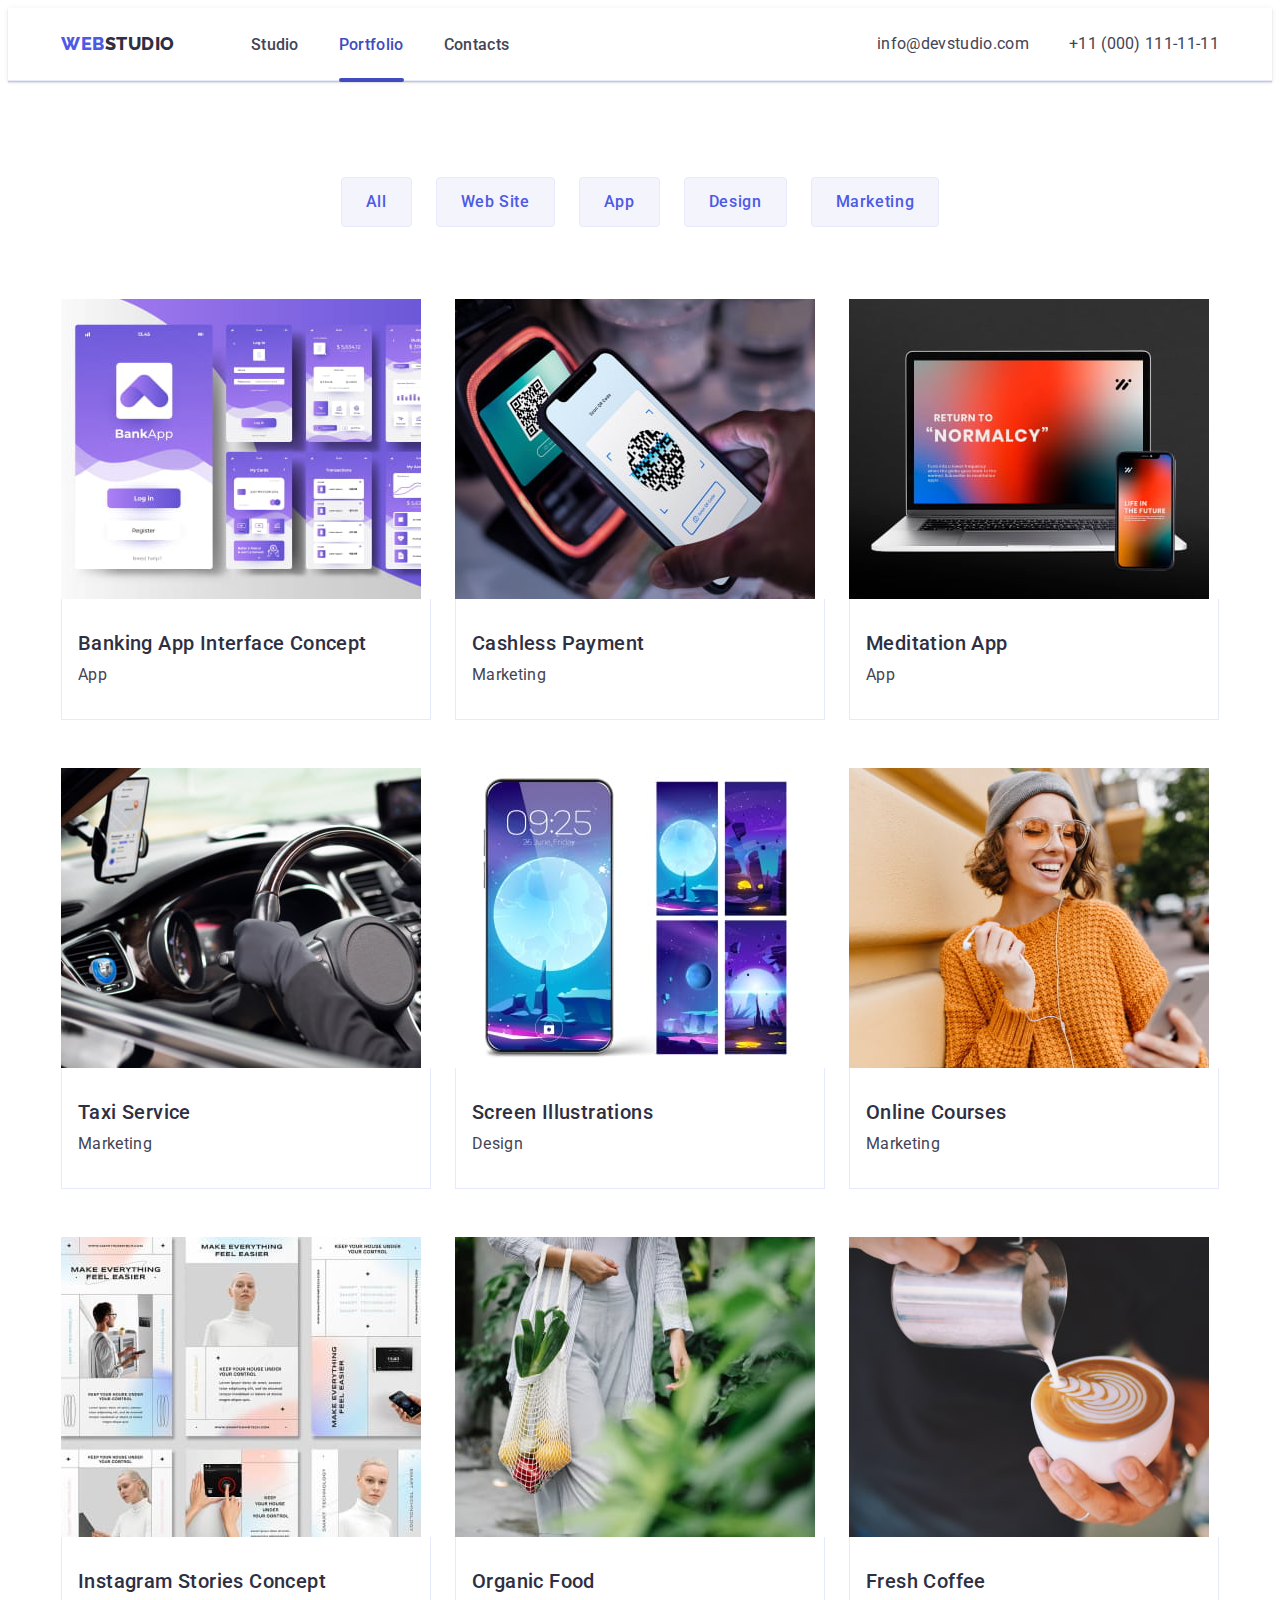
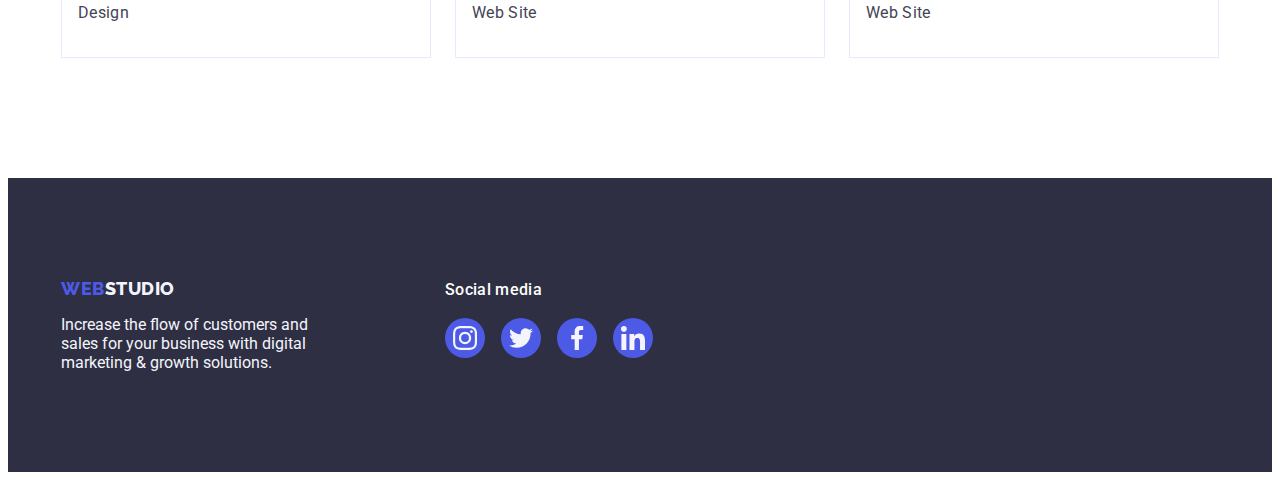
==== portfolio.html @ 600922ac "begin 6 HW" ====
<!DOCTYPE html>
<html lang="en">
  <head>
    <meta charset="utf-8" />
    <title>Home work3 portfolio</title>
    <link rel="preconnect" href="https://fonts.googleapis.com" />
    <link rel="preconnect" href="https://fonts.gstatic.com" crossorigin />

    <link
      href="https://fonts.googleapis.com/css2?family=Raleway:wght@800&family=Roboto:wght@400;500;700;900&display=swap"
      rel="stylesheet" />
    <link
      rel="stylesheet"
      href="https://cdnjs.cloudflare.com/ajax/libs/modern-normalize/1.1.0/modern-normalize.min.css"
      integrity="sha512-wpPYUAdjBVSE4KJnH1VR1HeZfpl1ub8YT/NKx4PuQ5NmX2tKuGu6U/JRp5y+Y8XG2tV+wKQpNHVUX03MfMFn9Q=="
      crossorigin="anonymous"
      referrerpolicy="no-referrer" />
    <link rel="stylesheet" href="./css/styles.css" />
  </head>

  <body>
    <header class="header-main">
      <div class="container">
        <nav class="nav-container">
          <a class="logo link" href="./index.html">Web<span class="logo-text-top">Studio</span> </a>
          <ul class="list menu-nav">
            <li class="logo-item"><a href="./index.html" class="link menu">Studio</a></li>
            <li class="logo-item"><a href="./portfolio.html" class="link menu active-link">Portfolio</a></li>
            <li class="logo-item"><a href="" class="link menu">Contacts</a></li>
          </ul>
        </nav>
        <address class="contacts">
          <ul class="list address-list">
            <li><a href="mailto:info@devstudio.com" class="link link-address">info@devstudio.com</a></li>
            <li><a href="tel:+110001111111" class="link link-address">+11 (000) 111-11-11</a></li>
          </ul>
        </address>
      </div>
    </header>
    <!-- перша -->
    <main>
      <section class="btn">
        <div class="container">
          <h1 class="visually-hidden">route</h1>
          <ul class="list list-btn">
            <li class="btn-item">
              <button type="button" class="active filter-btn">All</button>
            </li>
            <li class="btn-item">
              <button type="button" class="active filter-btn">Web Site</button>
            </li>
            <li class="btn-item">
              <button type="button" class="active filter-btn">App</button>
            </li>
            <li class="btn-item">
              <button type="button" class="active filter-btn">Design</button>
            </li>
            <li class="btn-item">
              <button type="button" class="active filter-btn">Marketing</button>
            </li>
          </ul>
          <!-- список -->
          <ul class="portfolio-card list">
            <li class="portfolio-item">
              <a href="" class="portfolio-link link">
                <div class="card-overlay"> 
                <img src="./images/img11.jpg" alt="Bank app" />
                <p class="overlay">14 Stylish and User-Friendly App Design Concepts · Task Manager App · Calorie Tracker App · Exotic Fruit Ecommerce App · Cloud Storage App</p>
                </div>
                <div class="card-text">
                  <h2 class="portfolio-header">Banking App Interface Concept</h2>
                  <p class="portfolio-prg">App</p>
                </div>
              </a>
            </li>
            <li class="portfolio-item">
              <a href="" class="portfolio-link link">
                <div class="card-overlay"> 
                  <img src="./images/img12.jpg" alt="Bank app" />
                  <p class="overlay">14 Stylish and User-Friendly App Design Concepts · Task Manager App · Calorie Tracker App · Exotic Fruit Ecommerce App · Cloud Storage App</p>
                  </div>
                <div class="card-text">
                  <h2 class="portfolio-header">Cashless Payment</h2>
                  <p class="portfolio-prg">Marketing</p>
                </div>
              </a>
            </li>
            <li class="portfolio-item">
              <a href="" class="portfolio-link link">
                <div class="card-overlay"> 
                  <img src="./images/img13.jpg" alt="Bank app" />
                  <p class="overlay">14 Stylish and User-Friendly App Design Concepts · Task Manager App · Calorie Tracker App · Exotic Fruit Ecommerce App · Cloud Storage App</p>
                  </div>
                <div class="card-text">
                  <h2 class="portfolio-header">Meditation App</h2>
                  <p class="portfolio-prg">App</p>
                </div>
              </a>
            </li>
            <li class="portfolio-item">
              <a href="" class="portfolio-link link">
                <div class="card-overlay"> 
                  <img src="./images/img14.jpg" alt="Bank app" />
                  <p class="overlay">14 Stylish and User-Friendly App Design Concepts · Task Manager App · Calorie Tracker App · Exotic Fruit Ecommerce App · Cloud Storage App</p>
                  </div>
                <div class="card-text">
                  <h2 class="portfolio-header">Taxi Service</h2>
                  <p class="portfolio-prg">Marketing</p>
                </div>
              </a>
            </li>
            <li class="portfolio-item">
              <a href="" class="portfolio-link link">
                <div class="card-overlay"> 
                  <img src="./images/img15.jpg" alt="Bank app" />
                  <p class="overlay">14 Stylish and User-Friendly App Design Concepts · Task Manager App · Calorie Tracker App · Exotic Fruit Ecommerce App · Cloud Storage App</p>
                  </div>
                <div class="card-text">
                  <h2 class="portfolio-header">Screen Illustrations</h2>
                  <p class="portfolio-prg">Design</p>
                </div>
              </a>
            </li>
            <li class="portfolio-item">
              <a href="" class="portfolio-link link">
                <div class="card-overlay"> 
                  <img src="./images/img16.jpg" alt="Bank app" />
                  <p class="overlay">14 Stylish and User-Friendly App Design Concepts · Task Manager App · Calorie Tracker App · Exotic Fruit Ecommerce App · Cloud Storage App</p>
                  </div>
                <div class="card-text">
                  <h2 class="portfolio-header">Online Courses</h2>
                  <p class="portfolio-prg">Marketing</p>
                </div>
              </a>
            </li>
            <li class="portfolio-item">
              <a href="" class="portfolio-link link">
                <div class="card-overlay"> 
                  <img src="./images/img17.jpg" alt="Bank app" />
                  <p class="overlay">14 Stylish and User-Friendly App Design Concepts · Task Manager App · Calorie Tracker App · Exotic Fruit Ecommerce App · Cloud Storage App</p>
                  </div>
                <div class="card-text">
                  <h2 class="portfolio-header">Instagram Stories Concept</h2>
                  <p class="portfolio-prg">Design</p>
                </div>
              </a>
            </li>
            <li class="portfolio-item">
              <a href="" class="portfolio-link link">
                <div class="card-overlay"> 
                  <img src="./images/img18.jpg" alt="Bank app" />
                  <p class="overlay">14 Stylish and User-Friendly App Design Concepts · Task Manager App · Calorie Tracker App · Exotic Fruit Ecommerce App · Cloud Storage App</p>
                  </div>
                <div class="card-text">
                  <h2 class="portfolio-header">Organic Food</h2>
                  <p class="portfolio-prg">Web Site</p>
                </div>
              </a>
            </li>
            <li class="portfolio-item">
              <a href="" class="portfolio-link link">
                <div class="card-overlay"> 
                  <img src="./images/img19.jpg" alt="Bank app" />
                  <p class="overlay">14 Stylish and User-Friendly App Design Concepts · Task Manager App · Calorie Tracker App · Exotic Fruit Ecommerce App · Cloud Storage App</p>
                  </div>
                <div class="card-text">
                  <h2 class="portfolio-header">Fresh Coffee</h2>
                  <p class="portfolio-prg">Web Site</p>
                </div>
              </a>
            </li>
          </ul>
        </div>
      </section>
    </main>

    <footer class="bottom">
      <div class="container bottom-container">
      <div class="bottom-logo-container">
          
        <a class="logo link" href="./index.html"> Web<span class="logo-text-bottom">Studio</span></a>
        <p class="text-bottom">
          Increase the flow of customers and sales for your business with digital marketing & growth solutions.
        </p>
     
      </div>
      <div class="social list">
        <p class="text-social">Social media</p> 
        <ul class="social-container list">
        <li class="social-item">
          <a href="" class="footer-link">
              <svg class="social" width="24" height="24"><use href="./images/icons.svg#icon-instagram"></use>
              </svg>
            </a> 
            </li>
        <li class="social-item">
          <a href="" class="footer-link">
              <svg class="social" width="24" height="24"><use href="./images/icons.svg#icon-twitter"></use>
              </svg>
            </a> 
          </li>
        <li class="social-item">
          <a href="" class="footer-link">
              <svg class="social" width="24" height="24"><use href="./images/icons.svg#icon-facebook"></use>
              </svg>
            </a>
            </li>
        <li class="social-item">
            <a href="" class="footer-link">
              <svg class="social" width="24" height="24"><use href="./images/icons.svg#icon-linkedin"></use>
              </svg>
            </a>
            </li>
            </ul> 
          </div> 
        </div>
    </footer>
  </body>
</html>
---- css/styles.css ----
:root {
    --CORNFLOWER: #E7E9FC;
    --WHITE: #ffffff;
    --NAVY_BLUE: #2E2F42;
    --IRIS: #4D5AE5;
    --OCEAN: #404BBF;
    --CLOUD: #F4F4FD;
    --SLATE: #434455;
    --BORDER-CUSTOMER: #8E8F99;
    --GREY: #f4f4fd;
    --GREEN: #31d0aa;
    --MODAL_BACKROUND: #FCFCFC;
    --MODAL_OVERLAY: #2E2F42;
}
body {
    font-family: 'Roboto', sans-serif;
    background-color: var(--WHITE);
    color: var(--SLATE);
}
header {
    border-bottom: 1px solid var(--CORNFLOWER);
    box-shadow: 0px 2px 1px rgba(46, 47, 66, 0.08), 0px 1px 1px rgba(46, 47, 66, 0.16), 0px 1px 6px rgba(46, 47, 66, 0.08);
}
ul, ol, h1, h2, h3, p {
    padding: 0;
    margin: 0;
}
img {
    display: block;
    max-width: 100%;
    height: auto;
}
nav {
    display: flex;
}
.header-main > .container {
    display: flex;
    justify-content: space-between;
}
.container { 
    max-width: 1158px;
    padding: 0 15px; 
    margin: 0 auto; 
}
.hero > .container {
    text-align: center;
}
.nav-container {
    align-items: center;
}
.list {
    list-style-type: none;
}
.menu-nav {
    position: relative;
    display: flex;
    gap: 40px;
}
.menu {
    position: relative;    
    transition: color 250ms cubic-bezier(0.4, 0, 0.2, 1);
    font-weight: 500;
    font-size: 16px;
    line-height: 1.5;
    letter-spacing: 0.02em;
    color: var(--SLATE);
    bottom: -1px;
    padding: 24px 0;
    }

.active-link {
    color: #404bbf
}
.active-link::after {
    position: absolute;
    content: '';
    display: block;
    left: 0;
    bottom: -1px;
    width: 100%;
    height: 4px;
    background-color: var(--OCEAN);
    border-radius: 2px;
  }
 
 .link {
    text-decoration: none;
}
.address-list {
    display: flex;
    gap: 40px;
}
.contacts {
font-style: normal;
}
.link-address {
    display: block;
    transition: color 250ms cubic-bezier(0.4, 0, 0.2, 1);
    font-weight: 400;
    font-size: 16px;
    line-height: 1.5;
    letter-spacing: 0.02em;
    color: var(--SLATE);
    text-decoration: none;
    padding: 24px 0;
 
}
.logo {
    display: block;
    text-transform: uppercase;    
    color: var(--IRIS);
    font-family: 'Raleway', sans-serif;
    font-weight: 800;
    font-size: 18px;
    line-height: 1.17;
    letter-spacing: 0.03em;
}
header .logo {
    margin-right: 76px;
}
.logo-item {
    display: flex;
}

.link:hover,
.link:focus {
    color: var(--OCEAN);

    }
.logo-text-top {
    color: var(--NAVY_BLUE);
    }
.hero {
    max-width: 1440px;
    height: 600px;
    background-image: linear-gradient(
    rgba(46, 47, 66, 0.7), rgba(46, 47, 66, 0.7)
        ),
    url(../images/img-name.jpg);
    background-repeat: no-repeat;
    background-position: center;
    background-size: cover;
    margin-left: auto;
    margin-right: auto;
    padding: 188px 0px;
    }
.header-list-item {
    font-weight: 500;
    font-size: 20px;
    line-height: 1.2;
    letter-spacing: 0.02em;
    color: var(--NAVY_BLUE);
    margin-bottom: 8px;
}
.features {
    padding: 120px 0 120px;
}
.visually-hidden {
    position: absolute;
    width: 1px;
    height: 1px;
    margin: -1px;
    border: 0;
    padding: 0;
    white-space: nowrap;
    clip-path: inset(100%);
    clip: rect(0 0 0 0);
    overflow: hidden;
    margin-bottom: 8px;
}
.features-list {
    display: flex;
    flex-wrap: wrap;
    gap: 24px;
}
.features-item {
    font-weight: 500;
    flex-basis: calc((100% - 72px) / 4);    
    font-size: 16px;
    line-height: 1.5;
    letter-spacing: 0.02em;
}
.feature-prg {
    line-height: 1.5;
    font-weight: 400;
    font-size: 16px;
    letter-spacing: 0.02em;
    color: var(--SLATE);
    margin-bottom: 8px;
}
.feature-conteiner {
    display: flex;
    justify-content: center;
    align-items: center;
    height: 112px;
    margin-bottom: 8px;
    background-color: var(--CLOUD);
    border-radius: 4px;
}
.feature-icons {
    object-fit: cover;
}
.social-icons {
    display: flex;
    gap: 24px;
    justify-content: center;
}
.social-item {
    width: 40px;
    height: 40px;
}
.social-container {
    display: flex; 
    gap: 16px; 
}
.social {
   fill: var(--CLOUD);
}
.social-link,
.footer-link {
    display: flex;
    transition: background-color 250ms cubic-bezier(0.4, 0, 0.2, 1);
    background-color: var(--IRIS);
    justify-content: center;
    align-items: center;
    height: 100%;
    width: 100%;
    border-radius: 50%;
      
}
.social-link:hover,
.social-link:focus {
    background-color: var(--OCEAN);
 
}
.footer-link:hover,
.footer-link:focus {
    background-color: var(--GREEN);

}
.projects {
    padding-bottom: 120px; 
}
.projects-item {
    flex-basis: calc((100% - 48px) / 3);
}
.projects-card {
    display: flex;
    flex-wrap: wrap;
    gap: 24px;
}
.header-projects {
   font-size: 36px;
   line-height: 1.1;
   text-align: center;
   letter-spacing: 0.02em;
   text-transform: capitalize;
   color: var(--NAVY_BLUE);
   margin-bottom: 72px;
}
.solution {
    color: var(--WHITE);
    font-weight: 700;
    max-width: 496px;
    font-size: 56px;
    line-height: 1.07;
    letter-spacing: 0.02em;
    margin: 0 auto;
}
.button {
    display: block; 
    transition: background-color 250ms cubic-bezier(0.4, 0, 0.2, 1);
    font-family: inherit;
    font-size: 16px;
    font-weight: 500;
    line-height: 1.5;
    letter-spacing: 0.04em;
    padding: 16px 32px;
    background-color: var(--IRIS);
    box-shadow: 0px 4px 4px rgba(0, 0, 0, 0.15);
    border-radius: 4px;
    color: var(--WHITE);
    cursor: pointer;
    margin: 48px auto 0;
    min-width: 169px; 
    height: 56px;
    border: none; 

}
.button:hover,
.button:focus {
    background-color: var(--OCEAN);
        }
.employees {
    background-color: var(--CLOUD);
    padding: 120px 0;
}
.employees-card{
    display: flex;
    flex-wrap: wrap;
    gap: 24px;
}
.employees-item {
    flex-basis: calc((100% - 72px) / 4); 
    background-color: var(--WHITE);
    width: 264px;
    box-shadow: 0px 1px 6px rgba(46, 47, 66, 0.08), 0px 1px 1px rgba(46, 47, 66, 0.16), 0px 2px 1px rgba(46, 47, 66, 0.08);
    border-radius: 0px 0px 4px 4px;
 }
 .employees-text {
    padding: 32px 16px;
    text-align: center;
    padding: 32px 0;
 }

    .customers {
      padding-top: 120px;
      padding-bottom: 120px;  
    }
   
    .customer .header-projects {
       line-height: 1.1;  
    }

    .customers-link:hover,
    .customers-link:focus {
       border-color: var(--OCEAN);
       }

 .customers-card {
    display: flex;
    gap: 24px;
 }
 .customers-icon {
    fill: var(--GREY);
 }
 .customers-item {
    height: 88px;
    width: calc((100% - 120px) / 6);
 }
 .customers-link {
    display: flex;
    transition: border-color 250ms cubic-bezier(0.4, 0, 0.2, 1), color 250ms cubic-bezier(0.4, 0, 0.2, 1); 
    gap: 24px;
    border: 1px solid var(--BORDER-CUSTOMER);
    color: var(--BORDER-CUSTOMER);
    border-radius: 4px;
    width: 100%;
    height: 100%;
    justify-content: center;
    align-items: center;
 
 }
 .customers-list-icon {
    fill: currentColor;
}
 .container .bottom{
   display: flex; 
   align-items: baseline;
   margin-right: 120px;
 }

 .text-social {
    font-weight: 500;
    font-size: 16px;
    line-height: 1.5;
    letter-spacing: 0.02em;
    color: var(--WHITE);
    margin-bottom: 16px;
 }
 .logo-text-bottom{
    color: var(--CLOUD);
}
.text-bottom{
    color: var(--CLOUD);
    width: 264px;
}
.bottom {
    background-color: var(--NAVY_BLUE);
    padding: 100px 0;
}
.bottom-logo-container{
    margin-right: 120px;
}
.bottom-container {    
    display: flex;
    align-items: baseline;
}
.bottom .logo {
    display: inline-block;
    transition: color 250ms cubic-bezier(0.4, 0, 0.2, 1);
    margin-bottom: 16px;
   
    }
footer .social-icons {
    display: flex;
    gap: 16px;
}
 /**
   |============================
   | portfolio 
   |============================
 */
.btn {
    padding: 96px 0 120px;
   }

.list-btn{
    display: flex;
    justify-content: center;
    margin-bottom: 72px;
    gap: 24px;
}

.filter-btn {
    transition: color 250ms cubic-bezier(0.4, 0, 0.2, 1), background-color 250ms cubic-bezier(0.4, 0, 0.2, 1), border-color 250ms cubic-bezier(0.4, 0, 0.2, 1), box-shadow 250ms cubic-bezier(0.4, 0, 0.2, 1);
    font-weight: 500;
    font-size: 16px;
    font-family: inherit;
    line-height: 1.5;
    letter-spacing: 0.04em;
    color: var(--IRIS);
    background-color: var(--CLOUD); 
    cursor: pointer;
    border: 1px solid var(--CORNFLOWER);
    border-radius: 4px;
    padding: 12px 24px;
   
}
.filter-btn:focus,
.filter-btn:focus {
    color: var(--WHITE);
    background-color: var(--OCEAN);
    border: 1px solid transparent;
      } 
  
.active:active {
    color: var(--OCEAN);
    box-shadow: 0px 3px 1px rgba(0, 0, 0, 0.1), 0px 2px 1px rgba(0, 0, 0, 0.08), 0px 2px 2px rgba(0, 0, 0, 0.12);
}
.active:hover,
.active:focus {
    box-shadow: 0px 3px 1px rgba(0, 0, 0, 0.1), 0px 2px 1px rgba(0, 0, 0, 0.08), 0px 2px 2px rgba(0, 0, 0, 0.12);
    }
.portfolio-card {
    display: flex;
    flex-wrap: wrap;
    row-gap: 48px;   
    column-gap: 24px
}

.overlay {
    position: absolute;
    transform: translateY(100%);
    transition: transform 250ms cubic-bezier(0.4, 0, 0.2, 1);
    top:0;
    left: 0;
    width: 100%;
    height: 100%;  
    font-size: 16px;
    line-height: 1.5;
    letter-spacing: 0.02em;
    color: #F4F4FD;
    background-color: var(--IRIS);
    padding: 40px 32px;
 }

.card-overlay{
    position: relative;
    overflow: hidden;
}
.card-text {
    transition: transform 250ms cubic-bezier(0.4, 0, 0.2, 1);
    padding: 32px 16px;
    border: 1px solid var(--CORNFLOWER);
    border-top: none;
}    
.card-text:hover { 
    box-shadow: 0px 1px 6px rgba(46, 47, 66, 0.08), 0px 1px 1px rgba(46, 47, 66, 0.16), 0px 2px 1px rgba(46, 47, 66, 0.08);
}
.portfolio-item {
    flex-basis: calc((100% - 48px) / 3);
}
.portfolio-link {   
    display: block; 
    transition: box-shadow 250ms cubic-bezier(0.4, 0, 0.2, 1);
    position: relative;  
}
.portfolio-link:hover .overlay,
.portfolio-link:focus .overlay {
    transform: translateY(0%);
    }
.portfolio-link:hover,
.portfolio-link:focus {
   box-shadow: 0px 1px 6px rgba(46, 47, 66, 0.08), 0px 1px 1px rgba(46, 47, 66, 0.16), 0px 2px 1px rgba(46, 47, 66, 0.08);  
}

.portfolio-header {
    font-weight: 500;
    font-size: 20px;
    line-height: 1.2;
    letter-spacing: 0.02em;
    color: var(--NAVY_BLUE);
    margin-bottom: 8px;
}
.portfolio-prg {
    font-weight: 400;
    font-size: 16px;
    line-height: 1.5;
    letter-spacing: 0.02em;
    color: var(--SLATE);
}
.backdrop {
    position: fixed;
    top: 0;
    left: 0;
    width: 100%;
    height: 100%;
    background-color: rgba(46, 47, 66, 0.4);
    transition: opacity 250ms cubic-bezier(0.4, 0, 0.2, 1), visibility 250ms cubic-bezier(0.4, 0, 0.2, 1);
}
.is-hidden {
    pointer-events: none;  
    visibility: hidden; 
    opacity: 0;
}
.modal {
    position: absolute;
    transition: transform 250ms cubic-bezier(0.4, 0, 0.2, 1);
    transform: translate(-50%, -50%) scale(1); 
    top: 50%;
    left: 50%;
    width: 408px;
    min-height: 576px; 
    background: #fcfcfc;
    box-shadow: 0px 1px 1px rgba(0, 0, 0, 0.14), 0px 1px 3px rgba(0, 0, 0, 0.12), 0px 2px 1px rgba(0, 0, 0, 0.2);
    border-radius: 4px; 
}
 .backdrop.is-hidden .modal {
    transform: translate(-50%, -50%) scale(1.5);
 }
.modal:hover {
    fill: #ffffff
}

.modal-close-btn {
    position: absolute; 
    transition: background-color 250ms cubic-bezier(0.4, 0, 0.2, 1), border 250ms cubic-bezier(0.4, 0, 0.2, 1);
    background-color: #e7e9fc; 
    color: var(--NAVY_BLUE);
    top: 24px; 
    right: 24px;
    width: 24px; 
    height: 24px; 
    border-radius: 50%; 
    display: flex; 
    align-items: center; 
    justify-content: center; 
    border: 1px solid rgba(0, 0, 0, 0.1); 
    padding: 0; 
    cursor: pointer; 
}
.modal-close-btn:hover,
.modal-close-btn:focus {
    background-color: var(--OCEAN);
    color: var(--WHITE);
    border: none; 
}
.modal-close-icon {
  transition: fill 250ms cubic-bezier(0.4, 0, 0.2, 1); 

}
.close {
    transition: fill 250ms cubic-bezier(0.4, 0, 0.2, 1);
    fill: currentColor;
}
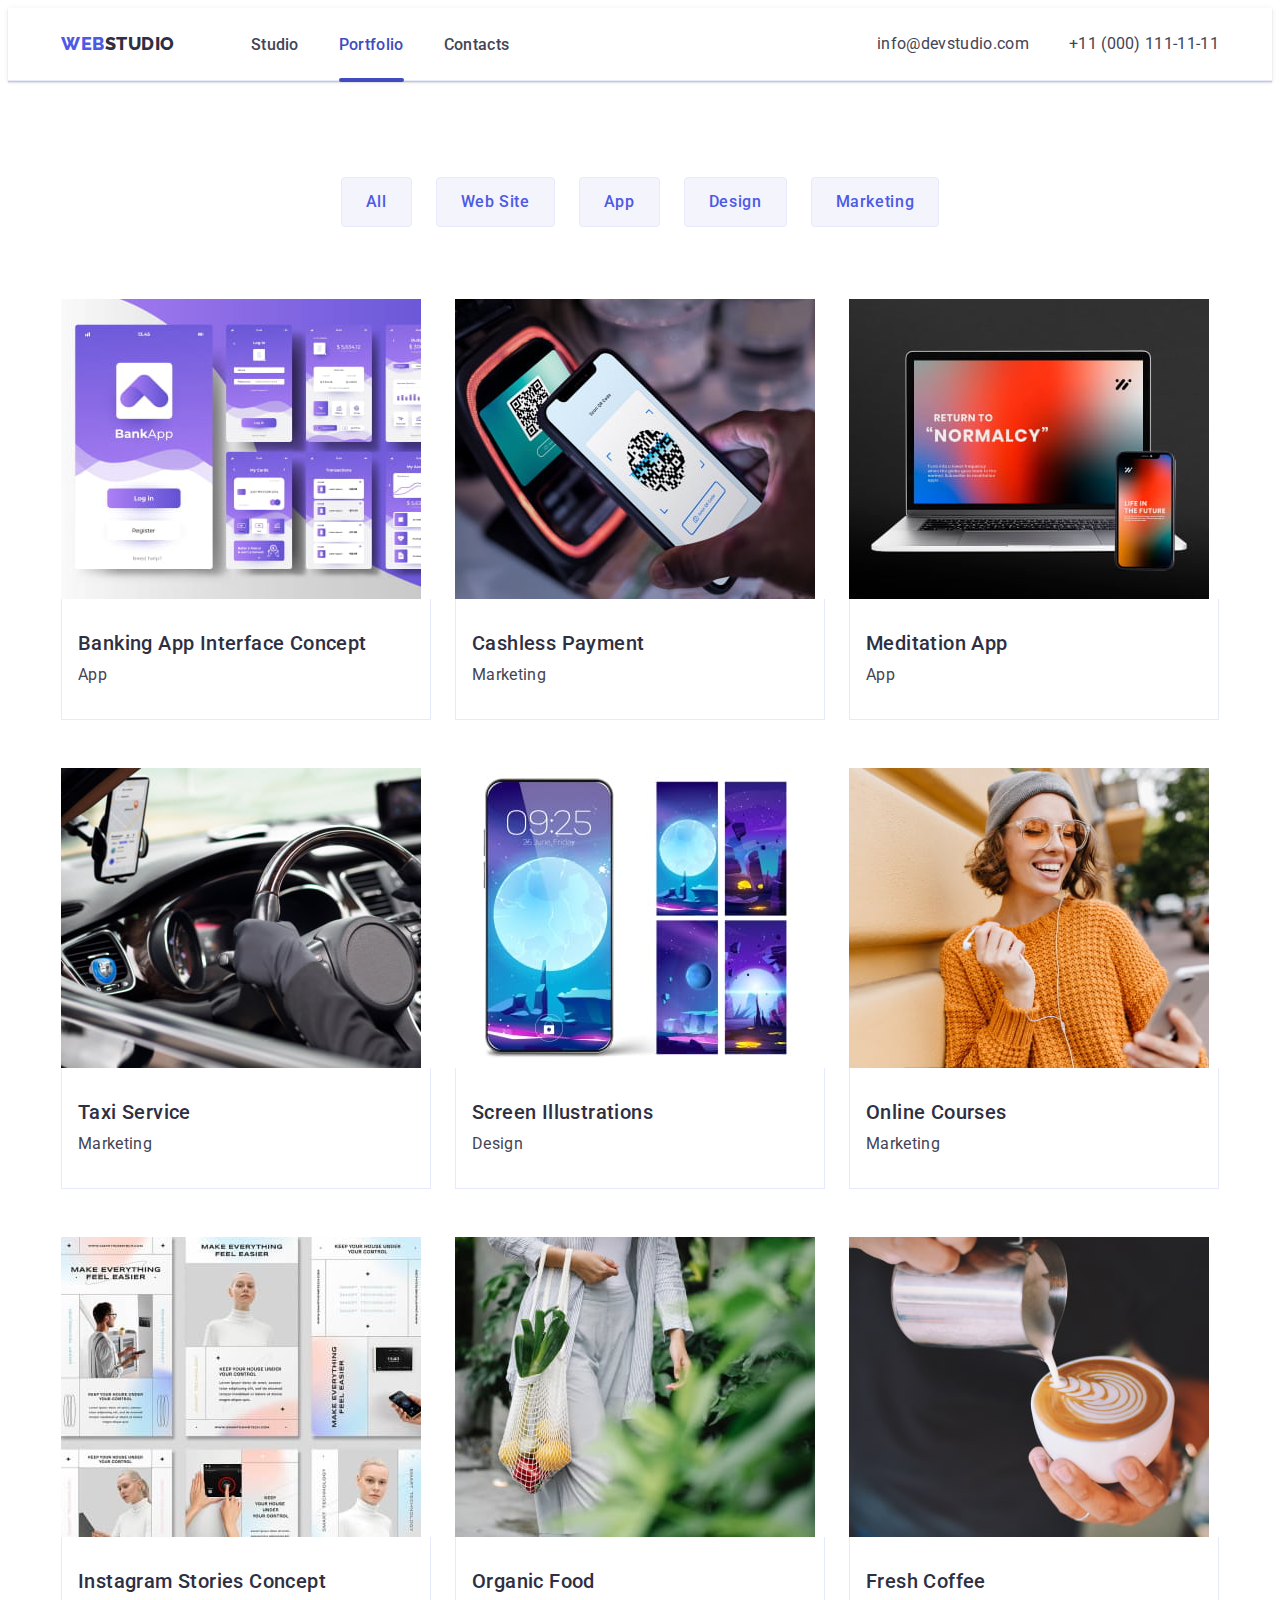
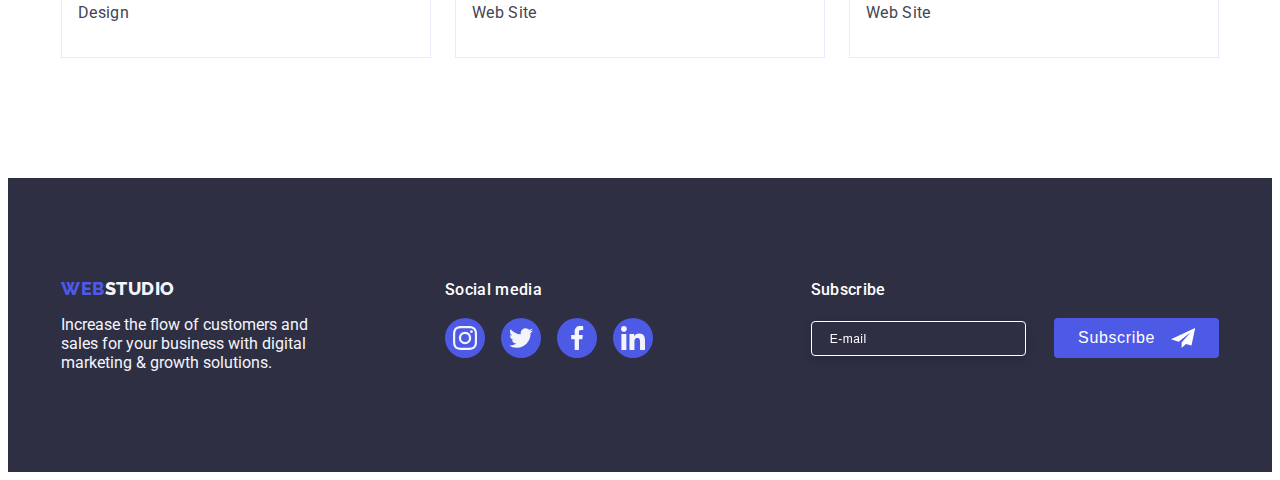
==== commit 44fb5206: "first" ====
--- a/portfolio.html
+++ b/portfolio.html
@@ -212,7 +212,21 @@
             </a>
             </li>
             </ul> 
-          </div> 
+          </div>
+          <div class="form-page">
+            <p class="form-prg">Subscribe</p>
+           <form class="footer-form">
+              <label class="form-label">
+                  <input class="form-input" type="email" placeholder="E-mail" name="subscription"/>
+              </label>
+              <button class="button-tlgr" type="submit">Subscribe
+                  <svg class="form-icon" width="24" height="24">
+                    <use href="./images/icons.svg#icon-tlgr-page"></use> 
+                  </svg> 
+                </button>
+              </div>
+           </form>
+          </div>         
         </div>
     </footer>
   </body>
--- a/css/styles.css
+++ b/css/styles.css
@@ -82,7 +82,6 @@
     background-color: var(--OCEAN);
     border-radius: 2px;
   }
- 
  .link {
     text-decoration: none;
 }
@@ -103,8 +102,7 @@
     color: var(--SLATE);
     text-decoration: none;
     padding: 24px 0;
- 
-}
+ }
 .logo {
     display: block;
     text-transform: uppercase;    
@@ -121,12 +119,10 @@
 .logo-item {
     display: flex;
 }
-
 .link:hover,
 .link:focus {
     color: var(--OCEAN);
-
-    }
+}
 .logo-text-top {
     color: var(--NAVY_BLUE);
     }
@@ -226,17 +222,16 @@
     height: 100%;
     width: 100%;
     border-radius: 50%;
-      
 }
 .social-link:hover,
 .social-link:focus {
+    transition: fill 250ms cubic-bezier(0.4, 0, 0.2, 1);
     background-color: var(--OCEAN);
- 
 }
 .footer-link:hover,
 .footer-link:focus {
+    transition: fill 250ms cubic-bezier(0.4, 0, 0.2, 1);
     background-color: var(--GREEN);
-
 }
 .projects {
     padding-bottom: 120px; 
@@ -285,12 +280,12 @@
     min-width: 169px; 
     height: 56px;
     border: none; 
-
 }
 .button:hover,
 .button:focus {
+    transition: fill 250ms cubic-bezier(0.4, 0, 0.2, 1);
     background-color: var(--OCEAN);
-        }
+}
 .employees {
     background-color: var(--CLOUD);
     padding: 120px 0;
@@ -312,28 +307,25 @@
     text-align: center;
     padding: 32px 0;
  }
-
-    .customers {
-      padding-top: 120px;
-      padding-bottom: 120px;  
-    }
-   
-    .customer .header-projects {
-       line-height: 1.1;  
-    }
-
-    .customers-link:hover,
-    .customers-link:focus {
-       border-color: var(--OCEAN);
-       }
-
+ .customers {
+    padding-top: 120px;
+    padding-bottom: 120px;  
+}
+ .customer .header-projects {
+    line-height: 1.1;  
+}
+ .customers-link:hover,
+ .customers-link:focus {
+    transition: fill 250ms cubic-bezier(0.4, 0, 0.2, 1);
+    border-color: var(--OCEAN);
+}
  .customers-card {
     display: flex;
     gap: 24px;
- }
+}
  .customers-icon {
     fill: var(--GREY);
- }
+}
  .customers-item {
     height: 88px;
     width: calc((100% - 120px) / 6);
@@ -349,8 +341,7 @@
     height: 100%;
     justify-content: center;
     align-items: center;
- 
- }
+}
  .customers-list-icon {
     fill: currentColor;
 }
@@ -358,8 +349,7 @@
    display: flex; 
    align-items: baseline;
    margin-right: 120px;
- }
-
+}
  .text-social {
     font-weight: 500;
     font-size: 16px;
@@ -367,7 +357,7 @@
     letter-spacing: 0.02em;
     color: var(--WHITE);
     margin-bottom: 16px;
- }
+}
  .logo-text-bottom{
     color: var(--CLOUD);
 }
@@ -390,12 +380,86 @@
     display: inline-block;
     transition: color 250ms cubic-bezier(0.4, 0, 0.2, 1);
     margin-bottom: 16px;
-   
-    }
+       }
 footer .social-icons {
     display: flex;
     gap: 16px;
 }
+.form-label {
+    display: inline-flex;
+    border: 1px solid #FFFFFF;
+    padding: 8px 16px;
+    filter: drop-shadow(0px 4px 4px rgba(0, 0, 0, 0.15));
+    border-radius: 4px;
+    color: var(--WHITE);
+    background-color: var(--NAVY_BLUE);
+    margin-left: 80px;
+}
+.form-input {
+    flex-direction: row;
+    background-color: var(--NAVY_BLUE);
+    color: var(--WHITE);
+    border: transparent;
+    width: 100%;
+    height: 100%;
+}
+ placeholder {
+    font-weight: 400;
+    font-size: 12px;
+    line-height: 2.0;
+    align-items: center;
+    letter-spacing: 0.04em;
+    color: var(--WHITE);
+ }
+.form-input::placeholder {
+    align-items: center;
+    letter-spacing: 0.04em;
+    color: var(--WHITE);
+}
+.form-input:hover,
+.form-input:focus {
+    transition: fill 250ms cubic-bezier(0.4, 0, 0.2, 1);
+    outline: none;
+    border-color: var(--OCEAN);
+    fill: var(--IRIS);
+}
+ .button-tlgr {
+    display: inline-flex; 
+    justify-content: center;
+    padding: 8px 24px;
+    gap: 16px;
+    background: var(--IRIS);
+    border-radius: 4px;
+    color: var(--WHITE);
+    margin-left: 24px;
+    font-weight: 500;
+    font-size: 16px;
+    line-height: 1.5;
+    align-items: center;
+    text-align: center;
+    letter-spacing: 0.04em;
+    border: none;
+ }
+ .form-page {
+    font-weight: 500;
+    font-size: 16px;
+    line-height: 1.5;
+    letter-spacing: 0.02em;
+    color: var(--WHITE);
+    margin-left: auto;
+ }
+ .form-prg {
+    font-weight: 500;
+    font-size: 16px;
+    line-height: 1.5;
+    letter-spacing: 0.02em;
+    color: var(--WHITE);
+    margin-bottom: 16px;
+    margin-left: 80px;
+ }
+ .form-icon {
+    fill: var(--WHITE);
+ }
  /**
    |============================
    | portfolio 
@@ -405,13 +469,12 @@
     padding: 96px 0 120px;
    }
 
-.list-btn{
+.list-btn {
     display: flex;
     justify-content: center;
     margin-bottom: 72px;
     gap: 24px;
 }
-
 .filter-btn {
     transition: color 250ms cubic-bezier(0.4, 0, 0.2, 1), background-color 250ms cubic-bezier(0.4, 0, 0.2, 1), border-color 250ms cubic-bezier(0.4, 0, 0.2, 1), box-shadow 250ms cubic-bezier(0.4, 0, 0.2, 1);
     font-weight: 500;
@@ -425,15 +488,14 @@
     border: 1px solid var(--CORNFLOWER);
     border-radius: 4px;
     padding: 12px 24px;
-   
 }
 .filter-btn:focus,
 .filter-btn:focus {
+    transition: fill 250ms cubic-bezier(0.4, 0, 0.2, 1);
     color: var(--WHITE);
     background-color: var(--OCEAN);
     border: 1px solid transparent;
-      } 
-  
+} 
 .active:active {
     color: var(--OCEAN);
     box-shadow: 0px 3px 1px rgba(0, 0, 0, 0.1), 0px 2px 1px rgba(0, 0, 0, 0.08), 0px 2px 2px rgba(0, 0, 0, 0.12);
@@ -441,14 +503,13 @@
 .active:hover,
 .active:focus {
     box-shadow: 0px 3px 1px rgba(0, 0, 0, 0.1), 0px 2px 1px rgba(0, 0, 0, 0.08), 0px 2px 2px rgba(0, 0, 0, 0.12);
-    }
+}
 .portfolio-card {
     display: flex;
     flex-wrap: wrap;
     row-gap: 48px;   
     column-gap: 24px
 }
-
 .overlay {
     position: absolute;
     transform: translateY(100%);
@@ -464,7 +525,6 @@
     background-color: var(--IRIS);
     padding: 40px 32px;
  }
-
 .card-overlay{
     position: relative;
     overflow: hidden;
@@ -494,7 +554,6 @@
 .portfolio-link:focus {
    box-shadow: 0px 1px 6px rgba(46, 47, 66, 0.08), 0px 1px 1px rgba(46, 47, 66, 0.16), 0px 2px 1px rgba(46, 47, 66, 0.08);  
 }
-
 .portfolio-header {
     font-weight: 500;
     font-size: 20px;
@@ -535,14 +594,12 @@
     background: #fcfcfc;
     box-shadow: 0px 1px 1px rgba(0, 0, 0, 0.14), 0px 1px 3px rgba(0, 0, 0, 0.12), 0px 2px 1px rgba(0, 0, 0, 0.2);
     border-radius: 4px; 
+    padding: 72px 24px 24px 24px;
 }
  .backdrop.is-hidden .modal {
     transform: translate(-50%, -50%) scale(1.5);
- }
-.modal:hover {
-    fill: #ffffff
-}
 
+}
 .modal-close-btn {
     position: absolute; 
     transition: background-color 250ms cubic-bezier(0.4, 0, 0.2, 1), border 250ms cubic-bezier(0.4, 0, 0.2, 1);
@@ -574,3 +631,123 @@
     transition: fill 250ms cubic-bezier(0.4, 0, 0.2, 1);
     fill: currentColor;
 }
+.modal-container {
+    position: relative;
+    margin-bottom: 8px;
+    border-radius: 4px;
+}
+.modal-container:hover .modal-input {
+    transition: fill 250ms cubic-bezier(0.4, 0, 0.2, 1);
+border-color: var(--IRIS);
+}
+.modal-container:hover .modal-user-icon {
+    transition: fill 250ms cubic-bezier(0.4, 0, 0.2, 1);
+    fill: var(--IRIS);
+    }
+.modal-user-icon {
+    position: absolute;
+    top: 50%;
+    left: 25px;
+    transform: translate(-50%, -50%);
+}
+.modal-container:hover .modal-textarea {
+    transition: fill 250ms cubic-bezier(0.4, 0, 0.2, 1);
+border-color: var(--IRIS);
+}
+.prg-modal {
+    font-weight: 500;
+    font-size: 16px;
+    line-height: 1.5;
+    text-align: center;
+    letter-spacing: 0.02em;
+    color: var(--NAVY_BLUE);
+    margin-bottom: 16px;
+}
+.modal-user {
+    display: block;
+    font-weight: 400;
+    font-size: 12px;
+    line-height: 1.17;
+    letter-spacing: 0.04em;
+    color: var(--BORDER-CUSTOMER);
+    margin-bottom: 4px;
+}
+.policy-text {
+    font-weight: 400;
+    font-size: 12px;
+    line-height: 1.17;
+    letter-spacing: 0.04em;
+    color: var(--BORDER-CUSTOMER);
+}
+.policy-link {
+    color: var(--IRIS);
+}
+.policy-checkbox {
+    appearance: none;
+    display: block;
+    width: 16px; 
+    height: 16px;
+    border: 1px solid rgba(46, 47, 66, 0.4);
+    border-radius: 2px;
+    fill: var(--MODAL_OVERLAY);
+    background-image: url("data:image/svg+xml,%3Csvg width='10' height='8' viewBox='0 0 10 8' fill='none' xmlns='http://www.w3.org/2000/svg'%3E%3Cpath d='M8.44558 0.255056C8.61838 0.089653 8.84834 -0.00178848 9.08693 2.65108e-05C9.32551 0.0018415 9.55407 0.0967713 9.72436 0.264784C9.89466 0.432797 9.99337 0.660752 9.99968 0.900549C10.006 1.14034 9.91939 1.37323 9.75816 1.55005L4.86357 7.70436C4.7794 7.79551 4.67782 7.86865 4.5649 7.91942C4.45198 7.97018 4.33003 7.99754 4.20636 7.99984C4.08268 8.00214 3.95981 7.97935 3.8451 7.93282C3.73038 7.88629 3.62618 7.81698 3.53872 7.72903L0.292827 4.46564C0.202435 4.38096 0.129933 4.27884 0.0796475 4.16537C0.0293621 4.05191 0.00232279 3.92942 0.000143182 3.80522C-0.00203643 3.68102 0.0206883 3.55765 0.0669613 3.44248C0.113234 3.3273 0.182108 3.22267 0.269473 3.13483C0.356838 3.047 0.460905 2.97775 0.575465 2.93123C0.690026 2.88471 0.812734 2.86186 0.936267 2.86405C1.0598 2.86624 1.18163 2.89343 1.29449 2.94398C1.40734 2.99454 1.50892 3.06743 1.59315 3.15831L4.16189 5.73967L8.42227 0.28219C8.42994 0.272694 8.43813 0.263635 8.4468 0.255056H8.44558Z' fill='%23FFFFFF'/%3E%3C/svg%3E");
+    background-position: center;
+    background-repeat: no-repeat;
+
+}
+    .policy-checkbox:checked {
+        background: #404BBF;
+        border: 1px solid #404BBF;
+        
+    }
+.policy {
+    display: flex;
+    align-items: center;
+    justify-content: center;
+    gap: 6px;
+    margin-bottom: 24px;
+}
+.modal-input {
+    width: 100%;  
+    outline: none;   
+    padding-left: 38px;
+    height: 40px;
+    border-radius: 4px;
+    border: 1px solid var(--MODAL_OVERLAY);
+    opacity: 40%;
+}
+.modal-textarea {
+    width: 100%;  
+    resize: none;
+    padding: 8px 16px;
+    outline: none;   
+    border-radius: 4px;
+    border: 1px solid var(--MODAL_OVERLAY);
+    opacity: 40%;
+   }
+::placeholder {
+    font-weight: 400;
+    font-size: 12px;
+    line-height: 1.17;
+    letter-spacing: 0.04em;
+    color: var(--MODAL_OVERLAY);
+   }
+   .modal-send-button {
+    display: block; 
+    transition: background-color 250ms cubic-bezier(0.4, 0, 0.2, 1);
+    font-family: inherit;
+    font-size: 16px;
+    font-weight: 500;
+    line-height: 1.5;
+    letter-spacing: 0.04em;
+    padding: 16px 32px;
+    background: var(--IRIS);
+    box-shadow: 0px 4px 4px rgba(0, 0, 0, 0.15);
+    border-radius: 4px;
+    color: var(--WHITE);
+    cursor: pointer;
+    margin: 24px auto 0;
+    min-width: 169px;
+    height: 56px;
+    border: none;
+}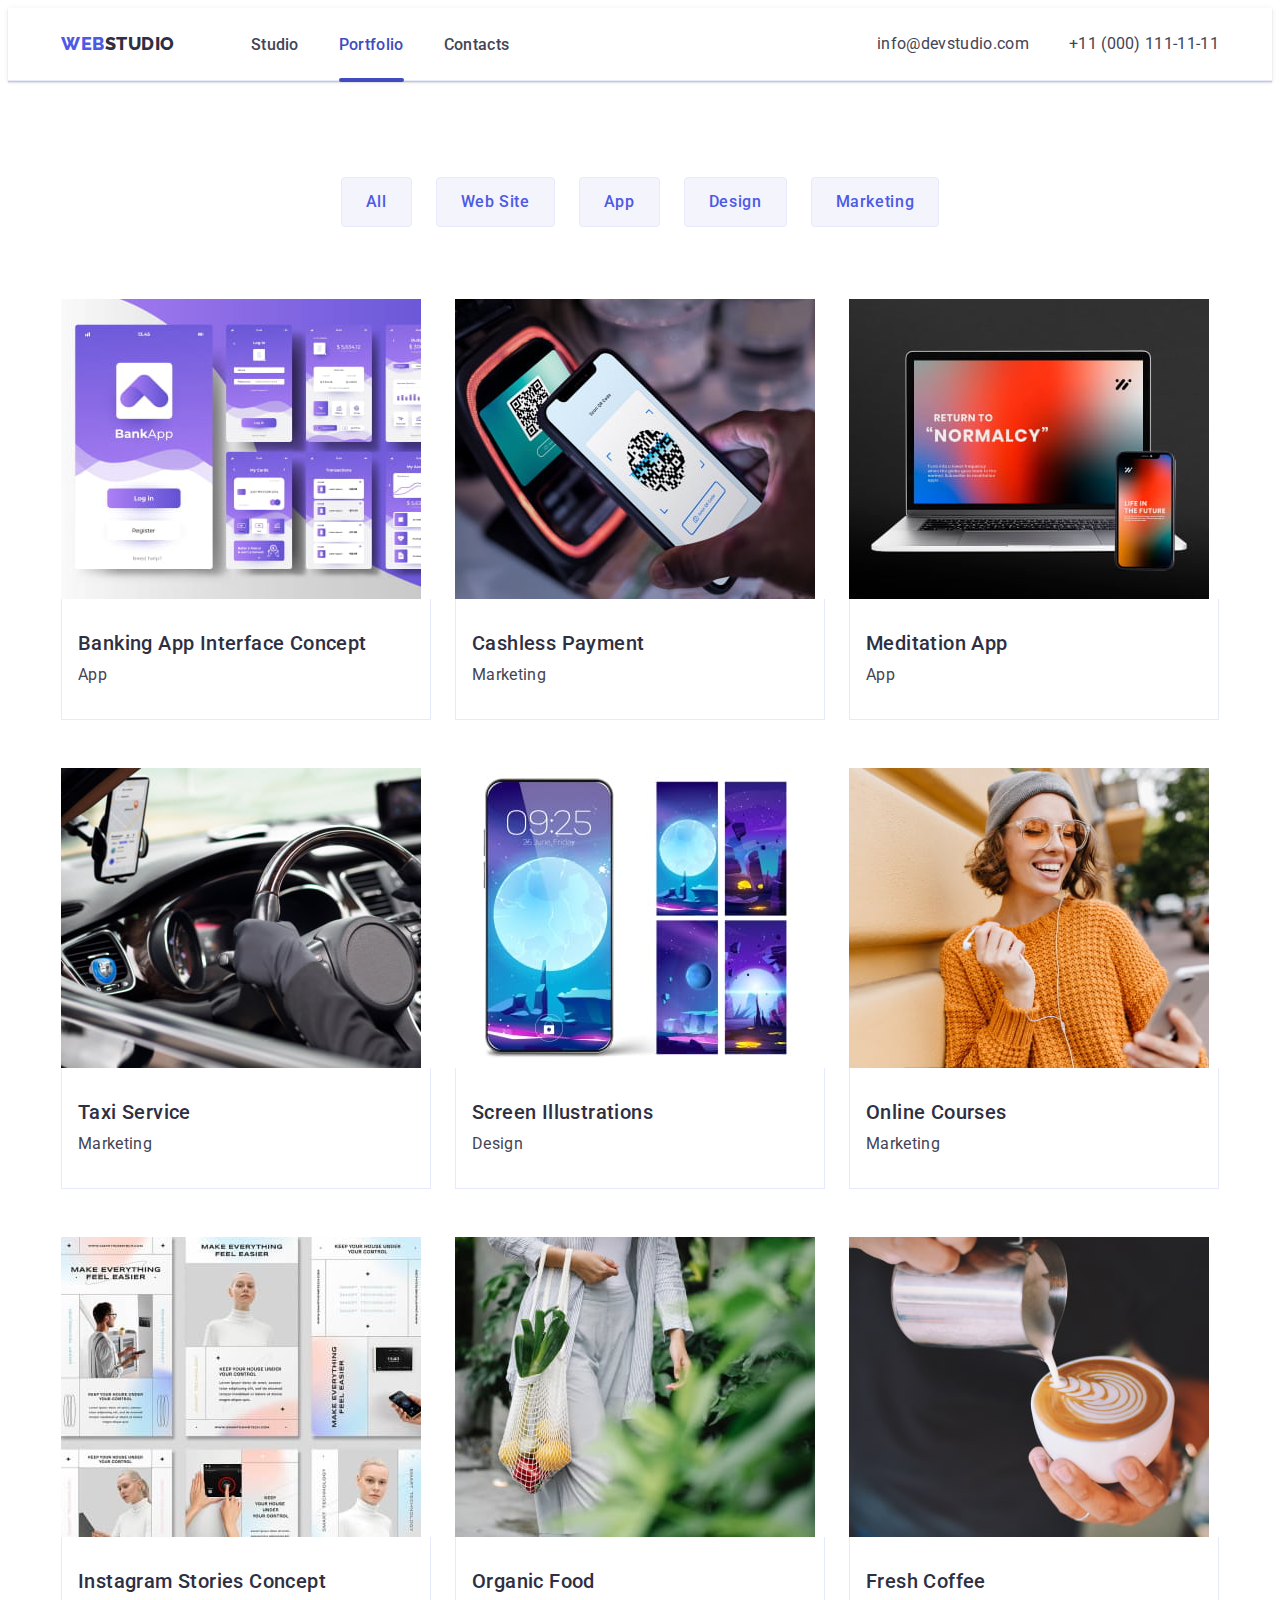
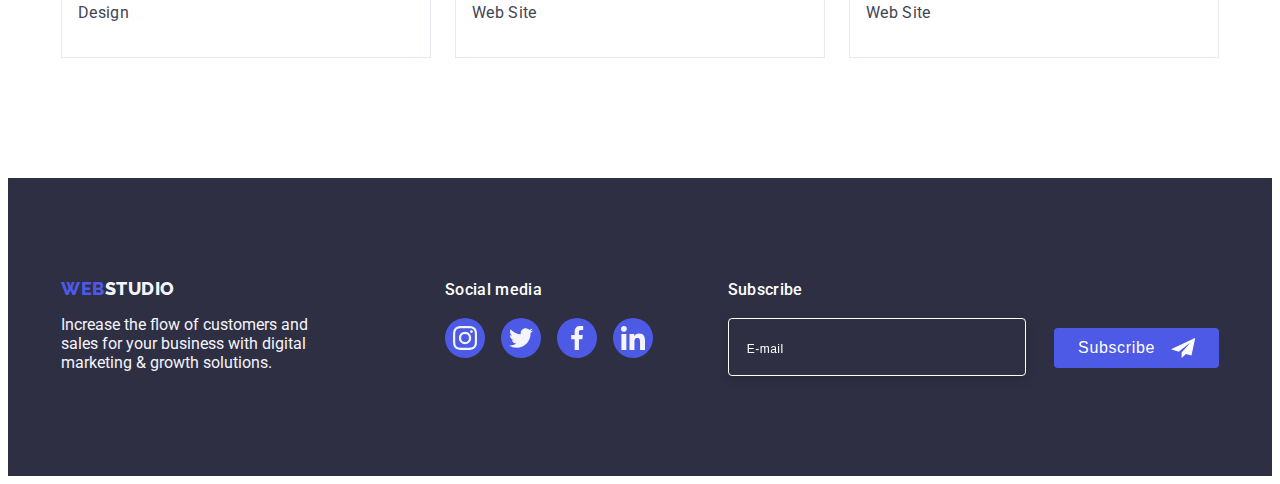
==== commit 32db2370: "проблема свг на импуте" ====
--- a/portfolio.html
+++ b/portfolio.html
@@ -224,8 +224,7 @@
                     <use href="./images/icons.svg#icon-tlgr-page"></use> 
                   </svg> 
                 </button>
-              </div>
-           </form>
+            </form>
           </div>         
         </div>
     </footer>
--- a/css/styles.css
+++ b/css/styles.css
@@ -388,13 +388,14 @@
 .form-label {
     display: inline-flex;
     border: 1px solid #FFFFFF;
+    height: 40px;
+    width: 264px;
     padding: 8px 16px;
     filter: drop-shadow(0px 4px 4px rgba(0, 0, 0, 0.15));
     border-radius: 4px;
     color: var(--WHITE);
     background-color: var(--NAVY_BLUE);
-    margin-left: 80px;
-}
+    }
 .form-input {
     flex-direction: row;
     background-color: var(--NAVY_BLUE);
@@ -425,6 +426,7 @@
 }
  .button-tlgr {
     display: inline-flex; 
+    transition: background-color 250ms cubic-bezier(0.4, 0, 0.2, 1), background-color 250ms cubic-bezier(0.4, 0, 0.2, 1), border-color 250ms cubic-bezier(0.4, 0, 0.2, 1), box-shadow 250ms cubic-bezier(0.4, 0, 0.2, 1);
     justify-content: center;
     padding: 8px 24px;
     gap: 16px;
@@ -440,6 +442,11 @@
     letter-spacing: 0.04em;
     border: none;
  }
+ .button-tlgr:hover,
+ .button-tlgr:focus {
+    background-color: var(--OCEAN);
+ }
+
  .form-page {
     font-weight: 500;
     font-size: 16px;
@@ -455,7 +462,7 @@
     letter-spacing: 0.02em;
     color: var(--WHITE);
     margin-bottom: 16px;
-    margin-left: 80px;
+   
  }
  .form-icon {
     fill: var(--WHITE);
@@ -598,7 +605,6 @@
 }
  .backdrop.is-hidden .modal {
     transform: translate(-50%, -50%) scale(1.5);
-
 }
 .modal-close-btn {
     position: absolute; 
@@ -624,8 +630,7 @@
     border: none; 
 }
 .modal-close-icon {
-  transition: fill 250ms cubic-bezier(0.4, 0, 0.2, 1); 
-
+    transition: fill 250ms cubic-bezier(0.4, 0, 0.2, 1); 
 }
 .close {
     transition: fill 250ms cubic-bezier(0.4, 0, 0.2, 1);
@@ -636,11 +641,14 @@
     margin-bottom: 8px;
     border-radius: 4px;
 }
-.modal-container:hover .modal-input {
-    transition: fill 250ms cubic-bezier(0.4, 0, 0.2, 1);
-border-color: var(--IRIS);
-}
-.modal-container:hover .modal-user-icon {
+.modal-container:last-child {
+    margin-bottom: 16px;
+}
+.modal-input:focus {
+    transition: fill 250ms cubic-bezier(0.4, 0, 0.2, 1);
+    border-color: var(--IRIS);
+}
+.modal-input:focus .modal-user-icon {
     transition: fill 250ms cubic-bezier(0.4, 0, 0.2, 1);
     fill: var(--IRIS);
     }
@@ -650,9 +658,13 @@
     left: 25px;
     transform: translate(-50%, -50%);
 }
-.modal-container:hover .modal-textarea {
-    transition: fill 250ms cubic-bezier(0.4, 0, 0.2, 1);
-border-color: var(--IRIS);
+.modal-input:focus .modal-textarea {
+    transition: fill 250ms cubic-bezier(0.4, 0, 0.2, 1);
+    border-color: var(--IRIS);
+}
+.modal-textarea::placeholder {
+    transition: fill 250ms cubic-bezier(0.4, 0, 0.2, 1);
+    border-color: var(--IRIS);
 }
 .prg-modal {
     font-weight: 500;
@@ -665,7 +677,6 @@
 }
 .modal-user {
     display: block;
-    font-weight: 400;
     font-size: 12px;
     line-height: 1.17;
     letter-spacing: 0.04em;
@@ -690,20 +701,20 @@
     border: 1px solid rgba(46, 47, 66, 0.4);
     border-radius: 2px;
     fill: var(--MODAL_OVERLAY);
-    background-image: url("data:image/svg+xml,%3Csvg width='10' height='8' viewBox='0 0 10 8' fill='none' xmlns='http://www.w3.org/2000/svg'%3E%3Cpath d='M8.44558 0.255056C8.61838 0.089653 8.84834 -0.00178848 9.08693 2.65108e-05C9.32551 0.0018415 9.55407 0.0967713 9.72436 0.264784C9.89466 0.432797 9.99337 0.660752 9.99968 0.900549C10.006 1.14034 9.91939 1.37323 9.75816 1.55005L4.86357 7.70436C4.7794 7.79551 4.67782 7.86865 4.5649 7.91942C4.45198 7.97018 4.33003 7.99754 4.20636 7.99984C4.08268 8.00214 3.95981 7.97935 3.8451 7.93282C3.73038 7.88629 3.62618 7.81698 3.53872 7.72903L0.292827 4.46564C0.202435 4.38096 0.129933 4.27884 0.0796475 4.16537C0.0293621 4.05191 0.00232279 3.92942 0.000143182 3.80522C-0.00203643 3.68102 0.0206883 3.55765 0.0669613 3.44248C0.113234 3.3273 0.182108 3.22267 0.269473 3.13483C0.356838 3.047 0.460905 2.97775 0.575465 2.93123C0.690026 2.88471 0.812734 2.86186 0.936267 2.86405C1.0598 2.86624 1.18163 2.89343 1.29449 2.94398C1.40734 2.99454 1.50892 3.06743 1.59315 3.15831L4.16189 5.73967L8.42227 0.28219C8.42994 0.272694 8.43813 0.263635 8.4468 0.255056H8.44558Z' fill='%23FFFFFF'/%3E%3C/svg%3E");
+    background-image: url("data:image/svg+xml,%3Csvg xmlns='http://www.w3.org/2000/svg' width='16' height='16' fill='none'%3E%3Crect width='15' height='15' x='.5' y='.5' stroke='%232E2F42' stroke-opacity='.4' rx='1.5'/%3E%3C/svg%3E");
     background-position: center;
     background-repeat: no-repeat;
-
-}
-    .policy-checkbox:checked {
-        background: #404BBF;
-        border: 1px solid #404BBF;
-        
-    }
+}
+ .policy-checkbox:checked {
+    background: #404BBF;
+    background-image: url("data:image/svg+xml,%3Csvg width='10' height='8' viewBox='0 0 10 8' fill='none' xmlns='http://www.w3.org/2000/svg'%3E%3Cpath d='M8.44558 0.255056C8.61838 0.089653 8.84834 -0.00178848 9.08693 2.65108e-05C9.32551 0.0018415 9.55407 0.0967713 9.72436 0.264784C9.89466 0.432797 9.99337 0.660752 9.99968 0.900549C10.006 1.14034 9.91939 1.37323 9.75816 1.55005L4.86357 7.70436C4.7794 7.79551 4.67782 7.86865 4.5649 7.91942C4.45198 7.97018 4.33003 7.99754 4.20636 7.99984C4.08268 8.00214 3.95981 7.97935 3.8451 7.93282C3.73038 7.88629 3.62618 7.81698 3.53872 7.72903L0.292827 4.46564C0.202435 4.38096 0.129933 4.27884 0.0796475 4.16537C0.0293621 4.05191 0.00232279 3.92942 0.000143182 3.80522C-0.00203643 3.68102 0.0206883 3.55765 0.0669613 3.44248C0.113234 3.3273 0.182108 3.22267 0.269473 3.13483C0.356838 3.047 0.460905 2.97775 0.575465 2.93123C0.690026 2.88471 0.812734 2.86186 0.936267 2.86405C1.0598 2.86624 1.18163 2.89343 1.29449 2.94398C1.40734 2.99454 1.50892 3.06743 1.59315 3.15831L4.16189 5.73967L8.42227 0.28219C8.42994 0.272694 8.43813 0.263635 8.4468 0.255056H8.44558Z' fill='%23FFFFFF'/%3E%3C/svg%3E");
+    border: 1px solid #404BBF;
+    background-repeat: no-repeat;
+    object-fit: cover;
+    background-position: center;
+}
 .policy {
     display: flex;
-    align-items: center;
-    justify-content: center;
     gap: 6px;
     margin-bottom: 24px;
 }
@@ -722,6 +733,7 @@
     padding: 8px 16px;
     outline: none;   
     border-radius: 4px;
+    transition: border 250ms cubic-bezier(0.4, 0, 0.2, 1);;
     border: 1px solid var(--MODAL_OVERLAY);
     opacity: 40%;
    }
@@ -750,4 +762,8 @@
     min-width: 169px;
     height: 56px;
     border: none;
-}+}
+.modal-send-button:hover,
+.modal-send-button:focus {
+    background-color: var(--OCEAN); 
+}
